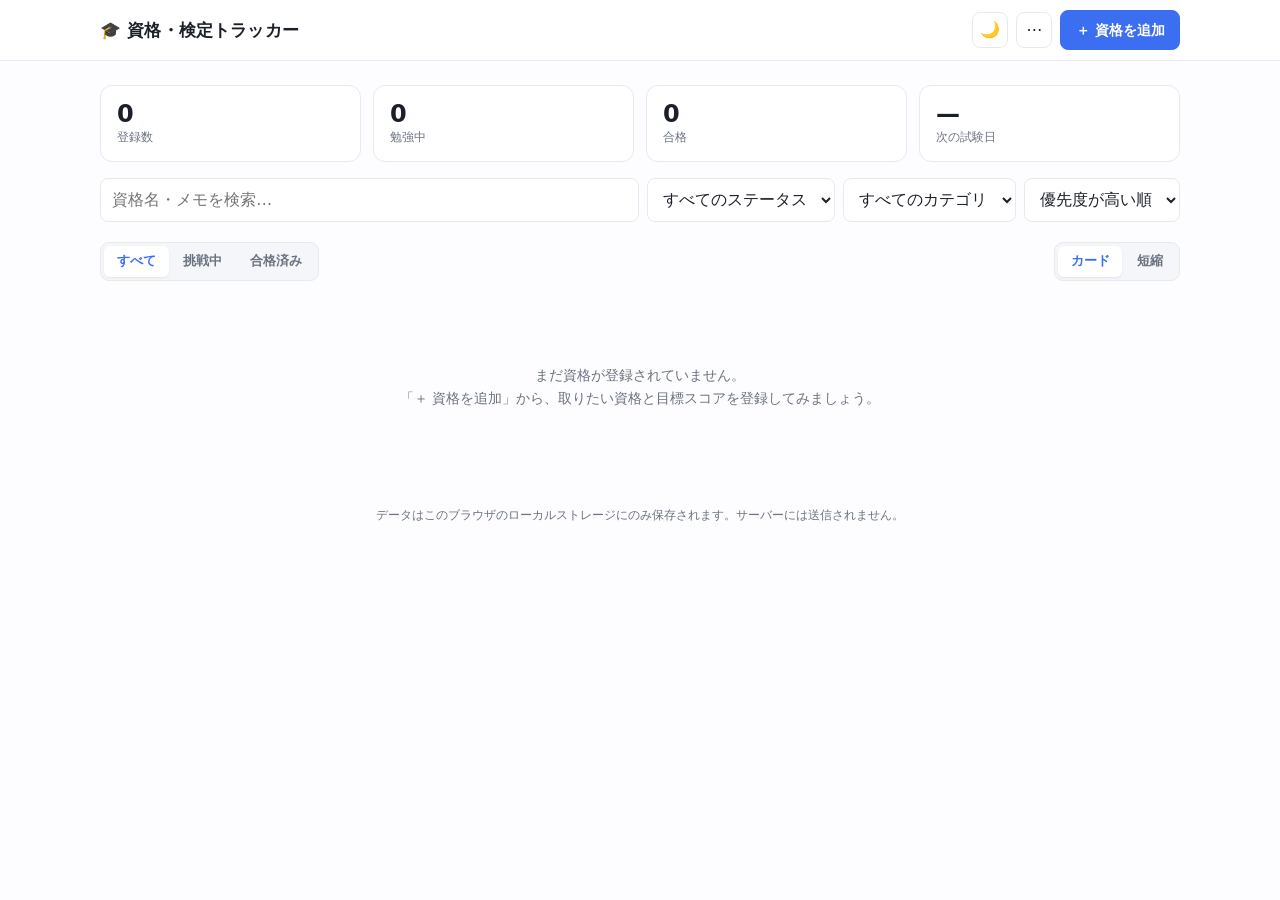
==== index.html @ aee15c0f "短縮表示モード・合格での仕分け・税理士の科目分割・ドローン国家資格を追加 - 短縮表示モードを追加。正式名称を通称に置き換えて一覧性を上げる   （「実用英語技能検定 準1級」→「英検準1級」）。カー" ====
<!DOCTYPE html>
<html lang="ja">
<head>
<meta charset="UTF-8">
<meta name="viewport" content="width=device-width, initial-scale=1">
<title>資格・検定トラッカー</title>
<meta name="description" content="取りたい資格や検定をリスト化し、目標スコアと受験記録を管理できるアプリ">
<meta name="theme-color" content="#ffffff" media="(prefers-color-scheme: light)">
<meta name="theme-color" content="#14161b" media="(prefers-color-scheme: dark)">
<meta name="format-detection" content="telephone=no">

<!-- ホーム画面に追加したときの見え方 -->
<link rel="manifest" href="manifest.webmanifest">
<meta name="apple-mobile-web-app-capable" content="yes">
<meta name="mobile-web-app-capable" content="yes">
<meta name="apple-mobile-web-app-title" content="資格トラッカー">
<meta name="apple-mobile-web-app-status-bar-style" content="default">
<link rel="apple-touch-icon" href="assets/apple-touch-icon.png">

<link rel="icon" href="assets/favicon-32.png" sizes="32x32" type="image/png">
<link rel="icon" href="assets/icon.svg" type="image/svg+xml">
<link rel="stylesheet" href="css/style.css">
</head>
<body>

<header class="site-header">
  <div class="wrap header-inner">
    <h1 class="logo"><span aria-hidden="true">🎓</span> 資格・検定トラッカー</h1>
    <div class="header-actions">
      <button type="button" id="themeToggle" class="icon-btn" title="テーマ切り替え" aria-label="テーマ切り替え">🌙</button>
      <div class="menu">
        <button type="button" id="menuBtn" class="icon-btn" title="データ管理" aria-label="データ管理" aria-haspopup="true" aria-expanded="false">⋯</button>
        <div class="menu-list" id="menuList" role="menu" hidden>
          <button type="button" id="exportBtn" role="menuitem">JSONで書き出し</button>
          <button type="button" id="importBtn" role="menuitem">JSONを読み込み</button>
          <button type="button" id="sampleBtn" role="menuitem">サンプルデータを追加</button>
          <button type="button" id="clearBtn" role="menuitem" class="danger">すべて削除</button>
        </div>
      </div>
      <button type="button" id="addBtn" class="btn btn-primary">＋ 資格を追加</button>
    </div>
  </div>
</header>

<main class="wrap">

  <section class="stats" id="stats" aria-label="サマリー">
    <div class="stat"><span class="stat-value" id="statTotal">0</span><span class="stat-label">登録数</span></div>
    <div class="stat"><span class="stat-value" id="statStudying">0</span><span class="stat-label">勉強中</span></div>
    <div class="stat"><span class="stat-value" id="statPassed">0</span><span class="stat-label">合格</span></div>
    <div class="stat"><span class="stat-value" id="statNext">—</span><span class="stat-label">次の試験日</span></div>
  </section>

  <section class="toolbar" aria-label="絞り込み">
    <input type="search" id="search" class="search" placeholder="資格名・メモを検索…" aria-label="検索">
    <select id="filterStatus" aria-label="ステータスで絞り込み">
      <option value="">すべてのステータス</option>
    </select>
    <select id="filterCategory" aria-label="カテゴリで絞り込み">
      <option value="">すべてのカテゴリ</option>
    </select>
    <select id="sortBy" aria-label="並び替え">
      <option value="priority">優先度が高い順</option>
      <option value="examDate">試験日が近い順</option>
      <option value="name">名前順</option>
      <option value="progress">達成率が高い順</option>
      <option value="created">追加が新しい順</option>
    </select>
  </section>

  <section class="toolbar toolbar-modes">
    <div class="segmented" id="passFilter" role="group" aria-label="合格状況で絞り込み">
      <button type="button" data-pass="all" class="is-on" aria-pressed="true">すべて</button>
      <button type="button" data-pass="open" aria-pressed="false">挑戦中</button>
      <button type="button" data-pass="passed" aria-pressed="false">合格済み</button>
    </div>
    <div class="segmented" id="viewMode" role="group" aria-label="表示のしかた">
      <button type="button" data-view="card" class="is-on" aria-pressed="true">カード</button>
      <button type="button" data-view="compact" aria-pressed="false">短縮</button>
    </div>
  </section>

  <ul class="card-list" id="list"></ul>

  <p class="empty" id="empty" hidden>
    まだ資格が登録されていません。<br>
    「＋ 資格を追加」から、取りたい資格と目標スコアを登録してみましょう。
  </p>

</main>

<footer class="site-footer wrap">
  <p>データはこのブラウザのローカルストレージにのみ保存されます。サーバーには送信されません。</p>
</footer>

<!-- 追加・編集ダイアログ -->
<dialog id="certDialog" class="dialog">
  <form method="dialog" id="certForm" class="form">
    <h2 id="dialogTitle">資格を追加</h2>

    <div class="field">
      <label class="label" for="nameInput">資格・検定名 <em>必須</em></label>
      <div class="combo">
        <input type="text" id="nameInput" name="name" required maxlength="80"
               placeholder="例: TOEIC、簿記、宅建…" autocomplete="off"
               role="combobox" aria-expanded="false" aria-autocomplete="list" aria-controls="nameSuggest">
        <ul class="suggest" id="nameSuggest" role="listbox" aria-label="資格の候補" hidden></ul>
      </div>
      <p class="hint">入力すると候補が出ます。選ぶと目標スコア・カテゴリなどが自動で入ります。</p>
      <!-- 候補から選んだときの短縮名。短縮表示モードで使う -->
      <input type="hidden" name="short">
    </div>

    <div class="row">
      <label class="field">
        <span class="label">カテゴリ</span>
        <input type="text" name="category" list="categoryOptions" maxlength="30" placeholder="例: 語学">
        <datalist id="categoryOptions"></datalist>
      </label>
      <label class="field">
        <span class="label">優先度</span>
        <select name="priority">
          <option value="high">高</option>
          <option value="mid" selected>中</option>
          <option value="low">低</option>
        </select>
      </label>
    </div>

    <div class="row">
      <label class="field">
        <span class="label">ステータス</span>
        <select name="status" id="statusSelect"></select>
      </label>
      <label class="field">
        <span class="label">試験予定日</span>
        <input type="date" name="examDate">
      </label>
    </div>

    <fieldset class="fieldset">
      <legend>目標</legend>
      <label class="field">
        <span class="label">評価方式</span>
        <select name="scoreType" id="scoreType">
          <option value="score">スコア・点数で評価</option>
          <option value="pass">合否のみ（スコアなし）</option>
        </select>
      </label>
      <div class="row score-fields" id="scoreFields">
        <label class="field">
          <span class="label">目標スコア</span>
          <input type="number" name="targetScore" min="0" step="any" placeholder="例: 800">
        </label>
        <label class="field">
          <span class="label">満点（任意）</span>
          <input type="number" name="maxScore" min="0" step="any" placeholder="例: 990">
        </label>
        <label class="field">
          <span class="label">単位</span>
          <input type="text" name="scoreUnit" maxlength="8" placeholder="点">
        </label>
      </div>
    </fieldset>

    <div class="row">
      <label class="field">
        <span class="label">受験料（円）</span>
        <input type="number" name="fee" min="0" step="1" placeholder="例: 7810">
      </label>
      <label class="field">
        <span class="label">公式サイトURL</span>
        <input type="url" name="url" placeholder="https://…">
      </label>
    </div>

    <label class="field">
      <span class="label">メモ</span>
      <textarea name="memo" rows="3" maxlength="500" placeholder="使う参考書、勉強の計画など"></textarea>
    </label>

    <menu class="dialog-actions">
      <button type="button" class="btn" data-close>キャンセル</button>
      <button type="submit" class="btn btn-primary">保存</button>
    </menu>
  </form>
</dialog>

<!-- 受験記録ダイアログ -->
<dialog id="attemptDialog" class="dialog">
  <form method="dialog" id="attemptForm" class="form">
    <h2>受験記録を追加</h2>
    <p class="dialog-sub" id="attemptCertName"></p>

    <div class="row">
      <label class="field">
        <span class="label">受験日 <em>必須</em></span>
        <input type="date" name="date" required>
      </label>
      <label class="field" id="attemptScoreField">
        <span class="label">スコア</span>
        <input type="number" name="score" min="0" step="any" placeholder="例: 745">
      </label>
    </div>

    <label class="field">
      <span class="label">結果</span>
      <select name="result">
        <option value="">未記入</option>
        <option value="passed">合格</option>
        <option value="failed">不合格</option>
      </select>
    </label>

    <label class="field">
      <span class="label">メモ</span>
      <input type="text" name="note" maxlength="120" placeholder="例: リスニングが伸びた">
    </label>

    <menu class="dialog-actions">
      <button type="button" class="btn" data-close>キャンセル</button>
      <button type="submit" class="btn btn-primary">記録する</button>
    </menu>
  </form>
</dialog>

<input type="file" id="importFile" accept="application/json,.json" hidden>
<div id="toast" class="toast" role="status" aria-live="polite" hidden></div>

<script src="js/presets.js"></script>
<script src="js/app.js"></script>
</body>
</html>
---- css/style.css ----
:root {
  color-scheme: light;
  --bg: #fdfdff;
  --surface: #ffffff;
  --surface-2: #f4f6fa;
  --border: #e6e9f0;
  --text: #1b1f27;
  --text-muted: #6b7280;
  --accent: #3b6ef0;
  --accent-weak: #e8eefe;
  --accent-text: #ffffff;
  --danger: #d64545;
  --danger-weak: #fdecec;
  --ok: #14875a;
  --ok-weak: #e3f4ec;
  --warn: #b7791f;
  --warn-weak: #fdf2dc;
  --shadow: 0 1px 2px rgba(16, 24, 40, .05), 0 6px 20px rgba(16, 24, 40, .05);
  --radius: 12px;
  /* iOS Safari は 16px 未満の入力欄にフォーカスすると自動でズームするため、
     フォームコントロールはこの値を下回らないようにする。 */
  --input-font-size: 16px;
}

:root[data-theme="dark"] {
  color-scheme: dark;
  --bg: #14161b;
  --surface: #1c1f26;
  --surface-2: #23272f;
  --border: #2f343d;
  --text: #e8eaee;
  --text-muted: #99a1ae;
  --accent: #6c94ff;
  --accent-weak: #212a44;
  --accent-text: #10131a;
  --danger: #ef7373;
  --danger-weak: #3a2326;
  --ok: #4cc38a;
  --ok-weak: #1c3129;
  --warn: #e0b055;
  --warn-weak: #352d19;
  --shadow: 0 1px 2px rgba(0, 0, 0, .4), 0 6px 20px rgba(0, 0, 0, .3);
}

* { box-sizing: border-box; }

/* .menu-list や .row などレイアウト用の display 指定が hidden 属性を
   上書きしてしまうため、hidden を常に優先させる。 */
[hidden] { display: none !important; }

body {
  margin: 0;
  background: var(--bg);
  color: var(--text);
  font-family: system-ui, -apple-system, "Segoe UI", "Hiragino Sans", "Noto Sans JP", Meiryo, sans-serif;
  line-height: 1.6;
  -webkit-text-size-adjust: 100%;
}

.wrap {
  width: min(1080px, 100% - 2rem);
  margin-inline: auto;
}

/* ---------- header ---------- */
.site-header {
  position: sticky;
  top: 0;
  z-index: 10;
  background: color-mix(in srgb, var(--surface) 88%, transparent);
  backdrop-filter: blur(8px);
  border-bottom: 1px solid var(--border);
}

.header-inner {
  display: flex;
  align-items: center;
  gap: 1rem;
  min-height: 60px;
  flex-wrap: wrap;
  padding-block: .5rem;
}

.logo {
  font-size: 1.05rem;
  margin: 0;
  margin-right: auto;
  letter-spacing: .01em;
}

.header-actions {
  display: flex;
  align-items: center;
  gap: .5rem;
}

/* ---------- buttons ---------- */
.btn {
  font: inherit;
  font-size: .875rem;
  padding: .5rem .9rem;
  border-radius: 8px;
  border: 1px solid var(--border);
  background: var(--surface);
  color: var(--text);
  cursor: pointer;
  white-space: nowrap;
  transition: background .15s, border-color .15s;
}

.btn:hover { background: var(--surface-2); }

.btn-primary {
  background: var(--accent);
  border-color: var(--accent);
  color: var(--accent-text);
  font-weight: 600;
}

.btn-primary:hover { filter: brightness(1.06); background: var(--accent); }

.icon-btn {
  font: inherit;
  width: 36px;
  height: 36px;
  display: grid;
  place-items: center;
  border-radius: 8px;
  border: 1px solid var(--border);
  background: var(--surface);
  color: var(--text);
  cursor: pointer;
}

.icon-btn:hover { background: var(--surface-2); }

/* ---------- menu ---------- */
.menu { position: relative; }

.menu-list {
  position: absolute;
  right: 0;
  top: calc(100% + 6px);
  min-width: 200px;
  background: var(--surface);
  border: 1px solid var(--border);
  border-radius: 10px;
  box-shadow: var(--shadow);
  padding: .3rem;
  display: flex;
  flex-direction: column;
}

.menu-list button {
  font: inherit;
  font-size: .875rem;
  text-align: left;
  padding: .5rem .65rem;
  border: 0;
  border-radius: 6px;
  background: transparent;
  color: var(--text);
  cursor: pointer;
}

.menu-list button:hover { background: var(--surface-2); }
.menu-list .danger { color: var(--danger); }

/* ---------- stats ---------- */
.stats {
  display: grid;
  grid-template-columns: repeat(auto-fit, minmax(140px, 1fr));
  gap: .75rem;
  margin: 1.5rem 0 1rem;
}

.stat {
  background: var(--surface);
  border: 1px solid var(--border);
  border-radius: var(--radius);
  padding: .85rem 1rem;
  display: flex;
  flex-direction: column;
}

.stat-value {
  font-size: 1.5rem;
  font-weight: 700;
  line-height: 1.2;
  font-variant-numeric: tabular-nums;
}

.stat-label {
  font-size: .75rem;
  color: var(--text-muted);
}

/* ---------- toolbar ---------- */
.toolbar {
  display: flex;
  gap: .5rem;
  flex-wrap: wrap;
  margin-bottom: 1.25rem;
}

.toolbar .search {
  flex: 1 1 240px;
  min-width: 0;
}

.toolbar input,
.toolbar select {
  font: inherit;
  font-size: var(--input-font-size);
  padding: .5rem .7rem;
  border-radius: 8px;
  border: 1px solid var(--border);
  background: var(--surface);
  color: var(--text);
}

.toolbar-modes { justify-content: space-between; }

/* ---------- セグメント切り替え ---------- */
.segmented {
  display: inline-flex;
  background: var(--surface-2);
  border: 1px solid var(--border);
  border-radius: 9px;
  padding: 3px;
  gap: 2px;
}

.segmented button {
  font: inherit;
  font-size: .8rem;
  font-weight: 600;
  padding: .35rem .8rem;
  border: 0;
  border-radius: 6px;
  background: transparent;
  color: var(--text-muted);
  cursor: pointer;
  white-space: nowrap;
}

.segmented button:hover { color: var(--text); }

.segmented button.is-on {
  background: var(--surface);
  color: var(--accent);
  box-shadow: 0 1px 2px rgba(16, 24, 40, .08);
}

/* ---------- グループ見出し ---------- */
.group-head {
  grid-column: 1 / -1;
  display: flex;
  align-items: center;
  gap: .5rem;
  margin: .25rem 0 -.25rem;
  font-size: .8rem;
  font-weight: 700;
  color: var(--text-muted);
}

.group-head::after {
  content: "";
  flex: 1;
  height: 1px;
  background: var(--border);
}

.group-head .count {
  font-weight: 600;
  font-variant-numeric: tabular-nums;
}

.group-head.is-passed { color: var(--ok); }

/* ---------- cards ---------- */
.card-list {
  list-style: none;
  margin: 0;
  padding: 0;
  display: grid;
  grid-template-columns: repeat(auto-fill, minmax(330px, 1fr));
  gap: 1rem;
}

.card {
  background: var(--surface);
  border: 1px solid var(--border);
  border-radius: var(--radius);
  box-shadow: var(--shadow);
  padding: 1rem;
  display: flex;
  flex-direction: column;
  gap: .75rem;
}

.card-top {
  display: flex;
  align-items: start;
  gap: .5rem;
}

.card-title {
  margin: 0;
  font-size: 1.05rem;
  font-weight: 700;
  flex: 1;
  overflow-wrap: anywhere;
}

.card-title a { color: inherit; }

/* 通常はフルネーム、短縮モードでは短縮名だけを見せる */
.card-title .t-short { display: none; }
.card-list.compact .card-title .t-full { display: none; }
.card-list.compact .card-title .t-short { display: inline; }

/* ---------- 短縮表示モード ---------- */
.card-list.compact {
  grid-template-columns: 1fr;
  gap: .5rem;
}

.card-list.compact .card {
  padding: .6rem .75rem;
  gap: .4rem;
  box-shadow: none;
}

.card-list.compact .card-title { font-size: .95rem; }

/* 一覧性を優先して、行数を増やす要素は畳む */
.card-list.compact .memo,
.card-list.compact .attempts,
.card-list.compact .bar { display: none; }

.card-list.compact .score-row { font-size: .75rem; }
.card-list.compact .score-now { font-size: 1rem; }
.card-list.compact .meta { font-size: .75rem; }

.card-list.compact .card-actions { padding-top: 0; }
.card-list.compact .card-actions .btn { font-size: .75rem; padding: .25rem .55rem; }

@media (min-width: 720px) {
  /* 横幅があるときは短縮モードを2列にして、さらに詰めて見せる */
  .card-list.compact { grid-template-columns: repeat(2, 1fr); }
}

.badges {
  display: flex;
  flex-wrap: wrap;
  gap: .35rem;
}

.badge {
  font-size: .7rem;
  font-weight: 600;
  padding: .15rem .5rem;
  border-radius: 999px;
  background: var(--surface-2);
  color: var(--text-muted);
  white-space: nowrap;
}

.badge.status-planning { background: var(--surface-2); color: var(--text-muted); }
.badge.status-studying { background: var(--accent-weak); color: var(--accent); }
.badge.status-applied  { background: var(--warn-weak); color: var(--warn); }
.badge.status-passed   { background: var(--ok-weak); color: var(--ok); }
.badge.status-failed   { background: var(--danger-weak); color: var(--danger); }

.badge.prio-high { background: var(--danger-weak); color: var(--danger); }
.badge.prio-mid  { background: var(--warn-weak); color: var(--warn); }
.badge.prio-low  { background: var(--surface-2); color: var(--text-muted); }

/* ---------- score ---------- */
.score-row {
  display: flex;
  align-items: baseline;
  justify-content: space-between;
  gap: .5rem;
  font-size: .8rem;
  color: var(--text-muted);
}

.score-now {
  font-size: 1.35rem;
  font-weight: 700;
  color: var(--text);
  font-variant-numeric: tabular-nums;
}

.score-target { font-variant-numeric: tabular-nums; }

.bar {
  height: 8px;
  border-radius: 999px;
  background: var(--surface-2);
  overflow: hidden;
}

.bar > span {
  display: block;
  height: 100%;
  border-radius: 999px;
  background: var(--accent);
  transition: width .35s ease;
}

.bar.reached > span { background: var(--ok); }

.meta {
  display: flex;
  flex-wrap: wrap;
  gap: .35rem 1rem;
  font-size: .8rem;
  color: var(--text-muted);
}

.meta .soon { color: var(--warn); font-weight: 600; }
.meta .past { color: var(--danger); font-weight: 600; }

.memo {
  font-size: .82rem;
  color: var(--text-muted);
  background: var(--surface-2);
  border-radius: 8px;
  padding: .5rem .65rem;
  margin: 0;
  white-space: pre-wrap;
  overflow-wrap: anywhere;
}

/* ---------- attempts ---------- */
.attempts { border-top: 1px solid var(--border); padding-top: .6rem; }

.attempts > summary {
  cursor: pointer;
  font-size: .8rem;
  color: var(--text-muted);
  list-style-position: inside;
}

.attempt-list {
  list-style: none;
  margin: .6rem 0 0;
  padding: 0;
  display: flex;
  flex-direction: column;
  gap: .35rem;
}

.attempt {
  display: flex;
  align-items: center;
  gap: .5rem;
  font-size: .8rem;
  background: var(--surface-2);
  border-radius: 7px;
  padding: .35rem .5rem;
}

.attempt .a-date { color: var(--text-muted); font-variant-numeric: tabular-nums; }
.attempt .a-score { font-weight: 700; font-variant-numeric: tabular-nums; }
.attempt .a-note { color: var(--text-muted); overflow-wrap: anywhere; }
.attempt .a-del {
  margin-left: auto;
  border: 0;
  background: transparent;
  color: var(--text-muted);
  cursor: pointer;
  font: inherit;
  line-height: 1;
  padding: .1rem .3rem;
}
.attempt .a-del:hover { color: var(--danger); }

.card-actions {
  display: flex;
  gap: .4rem;
  flex-wrap: wrap;
  margin-top: auto;
  padding-top: .25rem;
}

.card-actions .btn { font-size: .8rem; padding: .35rem .7rem; }
.card-actions .btn.link-danger { color: var(--danger); }

/* ---------- empty / footer ---------- */
.empty {
  text-align: center;
  color: var(--text-muted);
  padding: 3rem 1rem;
  font-size: .9rem;
}

.site-footer {
  margin: 3rem auto 2rem;
  font-size: .75rem;
  color: var(--text-muted);
  text-align: center;
}

/* ---------- dialog ---------- */
.dialog {
  border: 1px solid var(--border);
  border-radius: 14px;
  background: var(--surface);
  color: var(--text);
  padding: 0;
  width: min(560px, calc(100% - 2rem));
  box-shadow: var(--shadow);
}

.dialog::backdrop { background: rgba(0, 0, 0, .45); }

.form { padding: 1.25rem; display: flex; flex-direction: column; gap: .85rem; }
.form h2 { margin: 0; font-size: 1.1rem; }
.dialog-sub { margin: -.5rem 0 0; font-size: .85rem; color: var(--text-muted); }

.field { display: flex; flex-direction: column; gap: .25rem; flex: 1; min-width: 0; }

.label { font-size: .78rem; color: var(--text-muted); font-weight: 600; }
.label em { font-style: normal; color: var(--danger); font-size: .7rem; margin-left: .2rem; }

.field input,
.field select,
.field textarea {
  font: inherit;
  font-size: var(--input-font-size);
  padding: .5rem .65rem;
  border-radius: 8px;
  border: 1px solid var(--border);
  background: var(--bg);
  color: var(--text);
  width: 100%;
}

.field textarea { resize: vertical; }

.field input:focus-visible,
.field select:focus-visible,
.field textarea:focus-visible,
.toolbar input:focus-visible,
.toolbar select:focus-visible,
.btn:focus-visible,
.icon-btn:focus-visible {
  outline: 2px solid var(--accent);
  outline-offset: 1px;
}

.hint { margin: .1rem 0 0; font-size: .75rem; color: var(--text-muted); line-height: 1.45; }

/* ---------- 資格名のサジェスト ---------- */
.combo { position: relative; }

.suggest {
  position: absolute;
  inset-inline: 0;
  top: calc(100% + 4px);
  z-index: 5;
  margin: 0;
  padding: .25rem;
  list-style: none;
  max-height: 46vh;
  overflow-y: auto;
  -webkit-overflow-scrolling: touch;
  background: var(--surface);
  border: 1px solid var(--border);
  border-radius: 10px;
  box-shadow: var(--shadow);
  display: flex;
  flex-direction: column;
  gap: 2px;
}

.suggest button {
  font: inherit;
  width: 100%;
  text-align: left;
  border: 0;
  border-radius: 7px;
  background: transparent;
  color: var(--text);
  padding: .55rem .6rem;
  cursor: pointer;
  display: flex;
  flex-direction: column;
  gap: .1rem;
  line-height: 1.35;
}

.suggest button:hover,
.suggest button:focus-visible,
.suggest li.active button { background: var(--accent-weak); outline: none; }

.suggest .s-name { font-size: .9rem; font-weight: 600; overflow-wrap: anywhere; }

.suggest .s-meta { font-size: .72rem; color: var(--text-muted); }

.suggest .s-empty {
  padding: .6rem;
  font-size: .8rem;
  color: var(--text-muted);
}

.row { display: flex; gap: .75rem; flex-wrap: wrap; }

.fieldset {
  border: 1px solid var(--border);
  border-radius: 10px;
  padding: .75rem;
  margin: 0;
  display: flex;
  flex-direction: column;
  gap: .75rem;
}

.fieldset legend { font-size: .78rem; color: var(--text-muted); font-weight: 600; padding-inline: .3rem; }

.dialog-actions {
  display: flex;
  justify-content: flex-end;
  gap: .5rem;
  margin: .25rem 0 0;
  padding: 0;
}

/* ---------- toast ---------- */
.toast {
  position: fixed;
  left: 50%;
  bottom: 1.5rem;
  transform: translateX(-50%);
  background: var(--text);
  color: var(--bg);
  font-size: .85rem;
  padding: .55rem 1rem;
  border-radius: 999px;
  box-shadow: var(--shadow);
  z-index: 50;
}

@media (max-width: 560px) {
  .logo { font-size: .95rem; }
  .card-list { grid-template-columns: 1fr; }
  .row { flex-direction: column; gap: .85rem; }
}

@media (prefers-reduced-motion: reduce) {
  * { transition: none !important; }
}
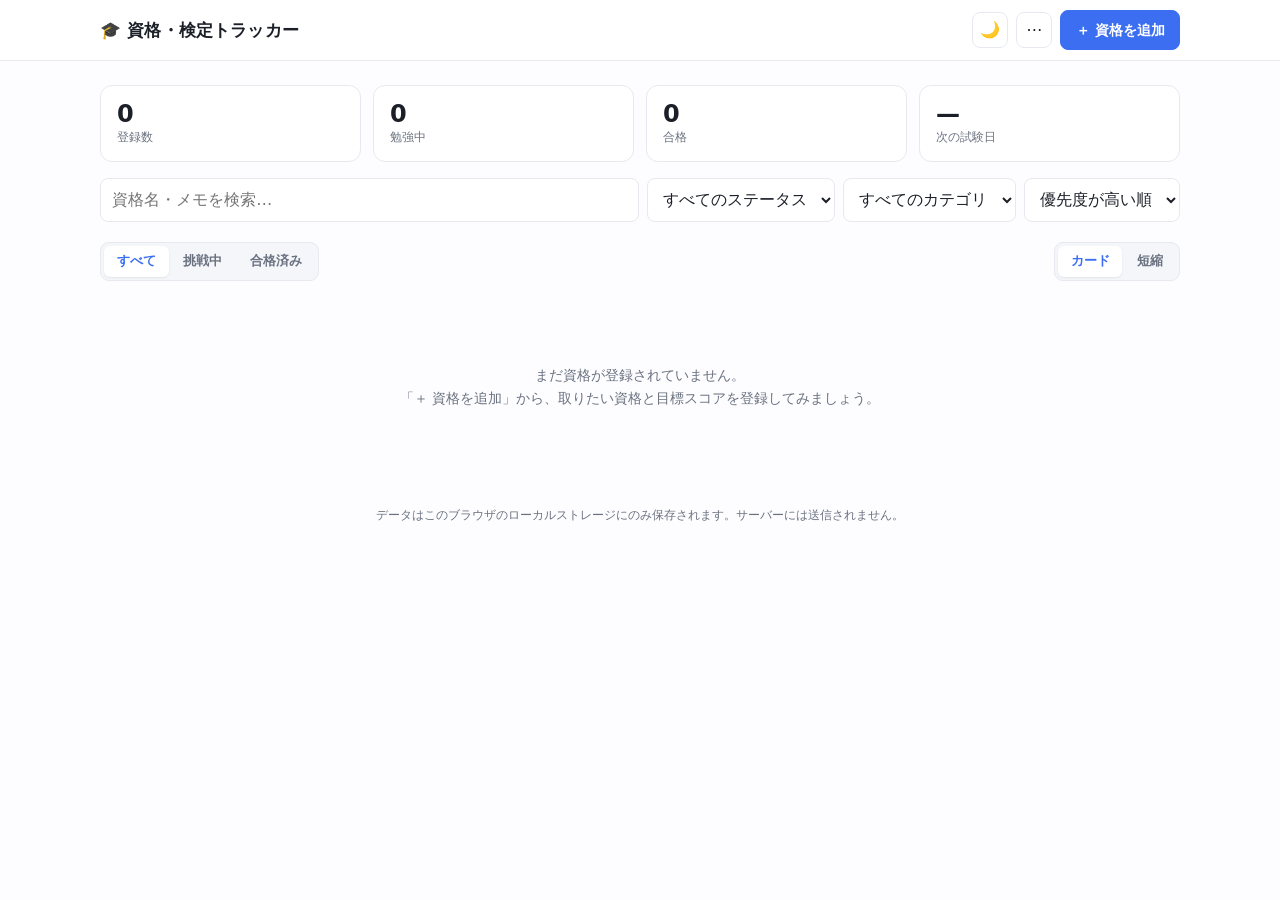
==== commit c44204cb: "横スワイプで画面がずれる問題と、ダイアログ表示時のキーボード自動表示を修正 いずれもスマホで使ったときに起きていた不具合。  キーボードの自動表示: - showModal() はダイアログ内の最初の" ====
--- a/index.html
+++ b/index.html
@@ -96,7 +96,10 @@
 <!-- 追加・編集ダイアログ -->
 <dialog id="certDialog" class="dialog">
   <form method="dialog" id="certForm" class="form">
-    <h2 id="dialogTitle">資格を追加</h2>
+    <!-- showModal() は最初のフォーカス可能要素を自動でフォーカスするため、
+         そのままだと名前欄にフォーカスが入りスマホのキーボードがせり上がる。
+         見出しを autofocus 先にしてキーボードが出ないようにする。 -->
+    <h2 id="dialogTitle" tabindex="-1" autofocus>資格を追加</h2>
 
     <div class="field">
       <label class="label" for="nameInput">資格・検定名 <em>必須</em></label>
@@ -189,7 +192,7 @@
 <!-- 受験記録ダイアログ -->
 <dialog id="attemptDialog" class="dialog">
   <form method="dialog" id="attemptForm" class="form">
-    <h2>受験記録を追加</h2>
+    <h2 tabindex="-1" autofocus>受験記録を追加</h2>
     <p class="dialog-sub" id="attemptCertName"></p>
 
     <div class="row">
--- a/css/style.css
+++ b/css/style.css
@@ -48,8 +48,20 @@
    上書きしてしまうため、hidden を常に優先させる。 */
 [hidden] { display: none !important; }
 
+/* 横スワイプで画面がずれないようにする。
+   overflow-x: clip はスクロールコンテナを作らないので、
+   hidden と違って sticky ヘッダーを壊さない。
+   overscroll-behavior-x はゴムのように弾む横方向の余韻を止める。 */
+html {
+  overflow-x: clip;
+  overscroll-behavior-x: none;
+}
+
 body {
   margin: 0;
+  max-width: 100%;
+  overflow-x: clip;
+  overscroll-behavior-x: none;
   background: var(--bg);
   color: var(--text);
   font-family: system-ui, -apple-system, "Segoe UI", "Hiragino Sans", "Noto Sans JP", Meiryo, sans-serif;
@@ -73,6 +85,9 @@
 }
 
 .header-inner {
+  /* ⋯メニューの位置の基準。ボタン基準だと画面が狭くてヘッダーが折り返したとき、
+     メニューが画面外にはみ出して切れてしまう。 */
+  position: relative;
   display: flex;
   align-items: center;
   gap: 1rem;
@@ -135,12 +150,11 @@
 .icon-btn:hover { background: var(--surface-2); }
 
 /* ---------- menu ---------- */
-.menu { position: relative; }
-
 .menu-list {
   position: absolute;
   right: 0;
   top: calc(100% + 6px);
+  max-width: calc(100vw - 2rem);
   min-width: 200px;
   background: var(--surface);
   border: 1px solid var(--border);
@@ -169,7 +183,7 @@
 /* ---------- stats ---------- */
 .stats {
   display: grid;
-  grid-template-columns: repeat(auto-fit, minmax(140px, 1fr));
+  grid-template-columns: repeat(auto-fit, minmax(min(140px, 100%), 1fr));
   gap: .75rem;
   margin: 1.5rem 0 1rem;
 }
@@ -284,7 +298,7 @@
   margin: 0;
   padding: 0;
   display: grid;
-  grid-template-columns: repeat(auto-fill, minmax(330px, 1fr));
+  grid-template-columns: repeat(auto-fill, minmax(min(330px, 100%), 1fr));
   gap: 1rem;
 }
 
@@ -348,7 +362,7 @@
 
 @media (min-width: 720px) {
   /* 横幅があるときは短縮モードを2列にして、さらに詰めて見せる */
-  .card-list.compact { grid-template-columns: repeat(2, 1fr); }
+  .card-list.compact { grid-template-columns: repeat(2, minmax(0, 1fr)); }
 }
 
 .badges {
@@ -641,6 +655,10 @@
   font-size: .85rem;
   padding: .55rem 1rem;
   border-radius: 999px;
+  max-width: calc(100vw - 2rem);
+  box-sizing: border-box;
+  overflow-wrap: anywhere;
+  text-align: center;
   box-shadow: var(--shadow);
   z-index: 50;
 }
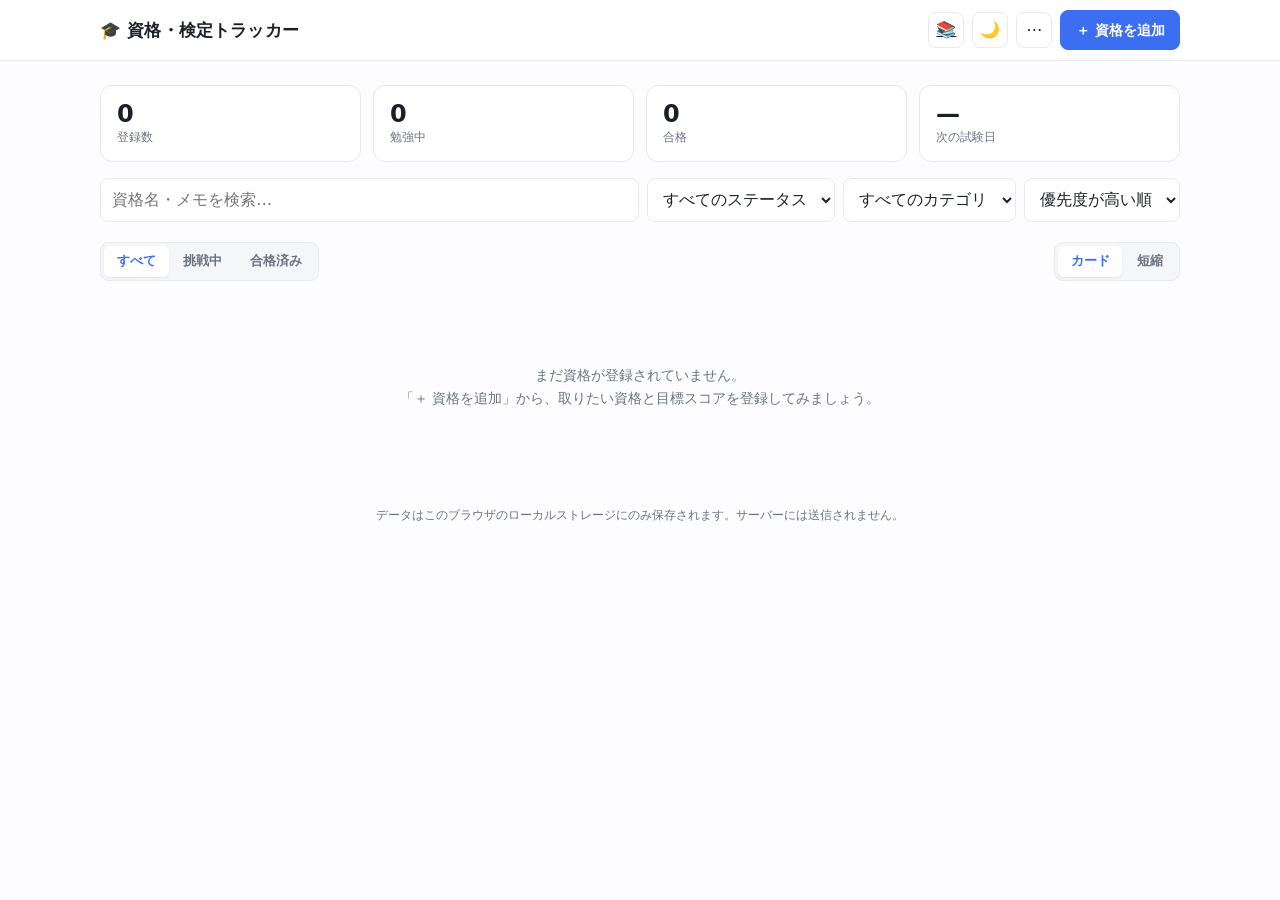
==== commit c39c7893: "資格ずかん（browse.html）を新設。分野ごとに全1,427件を眺められるページ - 21分野のアコーディオン。分野名の下に一行説明を添え、開いたときに初めて中身を組み立てる - 分野チップでの" ====
--- a/index.html
+++ b/index.html
@@ -27,6 +27,7 @@
   <div class="wrap header-inner">
     <h1 class="logo"><span aria-hidden="true">🎓</span> 資格・検定トラッカー</h1>
     <div class="header-actions">
+      <a class="icon-btn" href="browse.html" title="資格ずかん" aria-label="資格ずかん">📚</a>
       <button type="button" id="themeToggle" class="icon-btn" title="テーマ切り替え" aria-label="テーマ切り替え">🌙</button>
       <div class="menu">
         <button type="button" id="menuBtn" class="icon-btn" title="データ管理" aria-label="データ管理" aria-haspopup="true" aria-expanded="false">⋯</button>
@@ -112,6 +113,8 @@
       <p class="hint">入力すると候補が出ます。選ぶと目標スコア・カテゴリなどが自動で入ります。</p>
       <!-- 候補から選んだときの短縮名。短縮表示モードで使う -->
       <input type="hidden" name="short">
+      <!-- 教育訓練給付の区分。プリセットに登録があれば引き継ぐ -->
+      <input type="hidden" name="training">
     </div>
 
     <div class="row">
@@ -231,6 +234,10 @@
 <div id="toast" class="toast" role="status" aria-live="polite" hidden></div>
 
 <script src="js/presets.js"></script>
+<!-- presets.js のソースを書き換える共通処理（ブラウザと Node で共用） -->
+<script src="js/preset-patch.js"></script>
+<!-- 開発者向けのプリセット編集ツール。app.js より前に読む必要がある -->
+<script src="js/devtools.js"></script>
 <script src="js/app.js"></script>
 </body>
 </html>
--- a/css/style.css
+++ b/css/style.css
@@ -317,13 +317,18 @@
   display: flex;
   align-items: start;
   gap: .5rem;
+  /* バッジが4つ並ぶと見出しの幅が潰れて1文字ずつ折り返されるため、
+     幅が足りないときはバッジのほうを次の行へ送る。 */
+  flex-wrap: wrap;
 }
 
 .card-title {
   margin: 0;
   font-size: 1.05rem;
   font-weight: 700;
-  flex: 1;
+  /* 見出しは最低これだけの幅を確保してから縮める。 */
+  flex: 1 1 12rem;
+  min-width: 0;
   overflow-wrap: anywhere;
 }
 
@@ -390,6 +395,15 @@
 .badge.prio-high { background: var(--danger-weak); color: var(--danger); }
 .badge.prio-mid  { background: var(--warn-weak); color: var(--warn); }
 .badge.prio-low  { background: var(--surface-2); color: var(--text-muted); }
+
+/* 教育訓練給付。給付率が高い制度ほど目立つ色にする */
+.badge.training-professional { background: var(--ok-weak); color: var(--ok); }
+.badge.training-specific     { background: var(--ok-weak); color: var(--ok); }
+.badge.training-general      { background: var(--accent-weak); color: var(--accent); }
+.badge.training-yes          { background: var(--ok-weak); color: var(--ok); }
+.badge.training-none         { background: var(--surface-2); color: var(--text-muted); }
+
+.card-actions .btn.btn-training { color: var(--ok); }
 
 /* ---------- score ---------- */
 .score-row {
@@ -642,6 +656,156 @@
   gap: .5rem;
   margin: .25rem 0 0;
   padding: 0;
+}
+
+/* ---------- 開発者向け: プリセット編集 ---------- */
+/* 開発モードを切っている間は入口ごと出さない */
+.dev-entry { display: none; }
+:root[data-dev="on"] .dev-entry { display: block; color: var(--accent); font-weight: 600; }
+
+.dev-dialog {
+  width: min(720px, calc(100% - 1.5rem));
+  max-height: 88vh;
+  padding: 1rem;
+  display: flex;
+  flex-direction: column;
+  gap: .7rem;
+}
+
+.dev-head {
+  display: flex;
+  align-items: center;
+  gap: .75rem;
+}
+
+.dev-head h2 {
+  margin: 0;
+  font-size: 1.05rem;
+  flex: 1;
+  display: flex;
+  align-items: center;
+  gap: .5rem;
+}
+
+.dev-badge {
+  font-size: .65rem;
+  font-weight: 700;
+  padding: .1rem .45rem;
+  border-radius: 999px;
+  background: var(--warn-weak);
+  color: var(--warn);
+}
+
+.dev-note {
+  margin: 0;
+  font-size: .75rem;
+  line-height: 1.5;
+  color: var(--text-muted);
+}
+
+.dev-summary {
+  font-size: .8rem;
+  font-weight: 600;
+  color: var(--text-muted);
+  background: var(--surface-2);
+  border-radius: 8px;
+  padding: .45rem .65rem;
+}
+
+.dev-summary.has-diff { background: var(--warn-weak); color: var(--warn); }
+
+.dev-toolbar {
+  display: flex;
+  gap: .5rem;
+}
+
+.dev-toolbar input {
+  flex: 1;
+  min-width: 0;
+  font: inherit;
+  font-size: var(--input-font-size);
+  padding: .5rem .7rem;
+  border-radius: 8px;
+  border: 1px solid var(--border);
+  background: var(--bg);
+  color: var(--text);
+}
+
+.dev-list {
+  list-style: none;
+  margin: 0;
+  padding: 0;
+  flex: 1;
+  min-height: 6rem;
+  overflow-y: auto;
+  -webkit-overflow-scrolling: touch;
+  border: 1px solid var(--border);
+  border-radius: 10px;
+}
+
+.dev-hint {
+  padding: .5rem .65rem;
+  font-size: .75rem;
+  color: var(--text-muted);
+  background: var(--surface-2);
+}
+
+.dev-row {
+  display: flex;
+  align-items: center;
+  gap: .4rem;
+  padding: .45rem .55rem;
+  border-top: 1px solid var(--border);
+}
+
+.dev-row:first-child { border-top: 0; }
+
+.dev-row-main {
+  flex: 1;
+  min-width: 0;
+  display: flex;
+  flex-direction: column;
+}
+
+.dev-name {
+  font-size: .85rem;
+  font-weight: 600;
+  overflow-wrap: anywhere;
+}
+
+.dev-meta {
+  font-size: .7rem;
+  color: var(--text-muted);
+  overflow-wrap: anywhere;
+}
+
+/* 手を入れた行が一目で分かるように左端に色を出す */
+.dev-row.is-edited { border-left: 3px solid var(--warn); }
+.dev-row.is-added { border-left: 3px solid var(--ok); }
+.dev-row.is-removed { border-left: 3px solid var(--danger); opacity: .75; }
+
+.dev-row .btn { font-size: .75rem; padding: .25rem .55rem; }
+
+.dev-actions {
+  display: flex;
+  flex-wrap: wrap;
+  gap: .4rem;
+}
+
+.dev-actions .btn { font-size: .78rem; padding: .35rem .65rem; }
+
+.dev-editor { width: min(560px, calc(100% - 1.5rem)); }
+
+.gh-status {
+  margin: 0;
+  font-size: .78rem;
+  line-height: 1.5;
+  color: var(--text-muted);
+  overflow-wrap: anywhere;
+}
+
+@media (max-width: 560px) {
+  .dev-actions .btn { flex: 1 1 auto; }
 }
 
 /* ---------- toast ---------- */
@@ -672,3 +836,230 @@
 @media (prefers-reduced-motion: reduce) {
   * { transition: none !important; }
 }
+
+/* ---------- 資格ずかん（browse.html） ---------- */
+
+/* .btn をリンクにも使うため。button と違って初期値が inline なので揃える。 */
+a.btn {
+  display: inline-flex;
+  align-items: center;
+  text-decoration: none;
+}
+
+.btn:disabled {
+  opacity: .55;
+  cursor: default;
+}
+.btn:disabled:hover { background: var(--surface); }
+.btn-primary:disabled:hover { background: var(--accent); filter: none; }
+
+.browse-lead {
+  margin: 1.25rem 0 1rem;
+  font-size: .875rem;
+  color: var(--text-muted);
+  line-height: 1.7;
+}
+
+/* 「教育訓練給付の対象だけ」のようなチェック付きの絞り込み */
+.check {
+  display: inline-flex;
+  align-items: center;
+  gap: .4rem;
+  padding: .5rem .8rem;
+  border: 1px solid var(--border);
+  border-radius: 8px;
+  background: var(--surface);
+  font-size: .85rem;
+  cursor: pointer;
+  white-space: nowrap;
+}
+
+.check input { accent-color: var(--accent); width: 1rem; height: 1rem; }
+
+/* 分野チップ。横スクロールにすると画面ごとずれて見えるので折り返す。 */
+.chips {
+  display: flex;
+  flex-wrap: wrap;
+  gap: .4rem;
+  margin-bottom: 1rem;
+}
+
+.chip {
+  font: inherit;
+  font-size: .8rem;
+  padding: .3rem .7rem;
+  border-radius: 999px;
+  border: 1px solid var(--border);
+  background: var(--surface);
+  color: var(--text-muted);
+  cursor: pointer;
+  white-space: nowrap;
+}
+
+.chip:hover { color: var(--text); background: var(--surface-2); }
+
+.chip.is-on {
+  background: var(--accent);
+  border-color: var(--accent);
+  color: var(--accent-text);
+  font-weight: 600;
+}
+
+.browse-bar {
+  display: flex;
+  align-items: center;
+  gap: .75rem;
+  flex-wrap: wrap;
+  margin-bottom: 1rem;
+}
+
+.browse-count {
+  margin: 0;
+  margin-right: auto;
+  font-size: .8rem;
+  color: var(--text-muted);
+}
+
+.browse-bar-actions {
+  display: flex;
+  gap: .5rem;
+  flex-wrap: wrap;
+}
+
+.browse-bar-actions .btn { font-size: .8rem; padding: .35rem .7rem; }
+
+/* ---------- ランダム表示 ---------- */
+.pickup {
+  border: 1px solid var(--accent);
+  background: var(--accent-weak);
+  border-radius: var(--radius);
+  padding: 1rem;
+  margin-bottom: 1.5rem;
+}
+
+.pickup-title {
+  margin: 0 0 .75rem;
+  font-size: .95rem;
+}
+
+.pickup .b-item { background: var(--surface); }
+.pickup-close { margin-top: .75rem; }
+
+/* ---------- 分野ごとのセクション ---------- */
+.b-section {
+  border: 1px solid var(--border);
+  border-radius: var(--radius);
+  background: var(--surface);
+  margin-bottom: .6rem;
+  overflow: hidden;
+}
+
+.b-summary {
+  display: flex;
+  align-items: baseline;
+  gap: .5rem;
+  flex-wrap: wrap;
+  padding: .85rem 1rem;
+  cursor: pointer;
+  list-style: none;
+  user-select: none;
+}
+
+.b-summary::-webkit-details-marker { display: none; }
+
+/* 開閉の三角は自前で描く。ブラウザ標準のものは位置と色が揃わない。 */
+.b-summary::before {
+  content: "▸";
+  color: var(--text-muted);
+  font-size: .8rem;
+  transition: transform .15s;
+}
+
+.b-section[open] > .b-summary::before { transform: rotate(90deg); }
+.b-summary:hover { background: var(--surface-2); }
+
+.b-cat { font-weight: 700; font-size: .95rem; }
+
+.b-count {
+  font-size: .75rem;
+  font-weight: 600;
+  color: var(--accent);
+  font-variant-numeric: tabular-nums;
+}
+
+.b-hint {
+  font-size: .75rem;
+  color: var(--text-muted);
+  flex: 1 1 100%;
+  padding-left: 1.2rem;
+}
+
+.b-list {
+  list-style: none;
+  margin: 0;
+  padding: 0 .75rem .75rem;
+  display: grid;
+  gap: .5rem;
+}
+
+.b-item {
+  border: 1px solid var(--border);
+  border-radius: 10px;
+  background: var(--surface-2);
+  padding: .7rem .8rem;
+  display: flex;
+  flex-direction: column;
+  gap: .3rem;
+}
+
+.b-head {
+  display: flex;
+  align-items: center;
+  gap: .4rem;
+  flex-wrap: wrap;
+}
+
+.b-name {
+  margin: 0;
+  font-size: .9rem;
+  font-weight: 600;
+  overflow-wrap: anywhere;
+}
+
+.b-tag {
+  font-size: .7rem;
+  color: var(--text-muted);
+  border: 1px solid var(--border);
+  border-radius: 999px;
+  padding: .05rem .45rem;
+}
+
+.b-meta {
+  margin: 0;
+  font-size: .75rem;
+  color: var(--text-muted);
+  font-variant-numeric: tabular-nums;
+}
+
+.b-memo {
+  margin: 0;
+  font-size: .78rem;
+  color: var(--text-muted);
+  line-height: 1.5;
+  overflow-wrap: anywhere;
+}
+
+.b-actions {
+  display: flex;
+  gap: .4rem;
+  flex-wrap: wrap;
+  padding-top: .2rem;
+}
+
+.b-actions .btn { font-size: .75rem; padding: .3rem .6rem; }
+.b-actions .btn-training { color: var(--ok); }
+
+/* 画面が広いときは2列にして、ざっと眺めやすくする。 */
+@media (min-width: 720px) {
+  .b-list { grid-template-columns: repeat(auto-fill, minmax(min(320px, 100%), 1fr)); }
+}
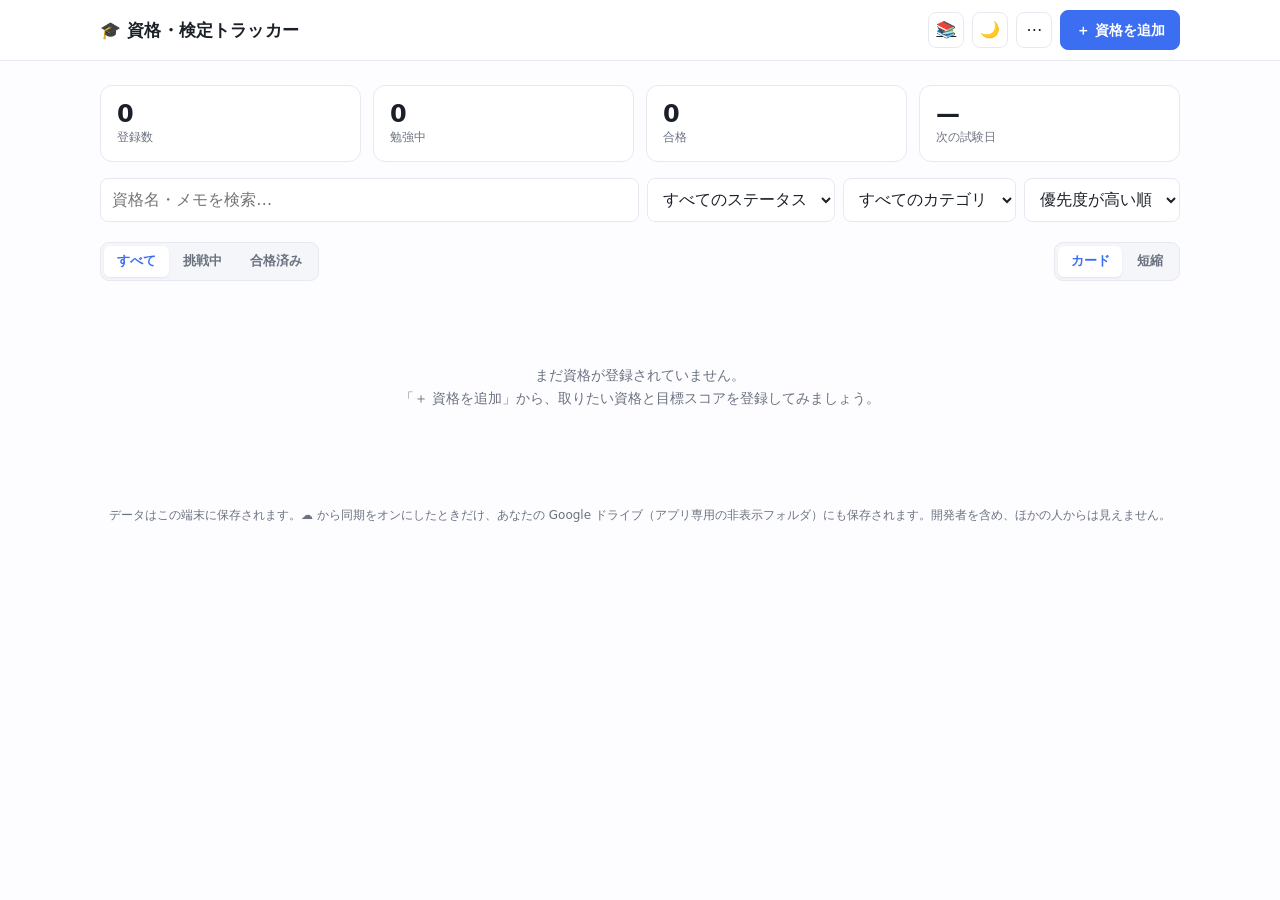
==== commit 15a48a9f: "Google ドライブを使った端末間の同期を追加（iPhone・iPad・パソコン） - Google アカウントでログインし、本人のドライブのアプリ専用非表示フォルダ   （appDataFolde" ====
--- a/index.html
+++ b/index.html
@@ -28,6 +28,8 @@
     <h1 class="logo"><span aria-hidden="true">🎓</span> 資格・検定トラッカー</h1>
     <div class="header-actions">
       <a class="icon-btn" href="browse.html" title="資格ずかん" aria-label="資格ずかん">📚</a>
+      <!-- 端末間の同期。sync.js にクライアント ID が設定されているときだけ表示される -->
+      <button type="button" id="syncBtn" class="icon-btn sync-btn" title="端末間の同期" aria-label="端末間の同期" data-state="off" hidden>☁️<span class="sync-dot" aria-hidden="true"></span></button>
       <button type="button" id="themeToggle" class="icon-btn" title="テーマ切り替え" aria-label="テーマ切り替え">🌙</button>
       <div class="menu">
         <button type="button" id="menuBtn" class="icon-btn" title="データ管理" aria-label="データ管理" aria-haspopup="true" aria-expanded="false">⋯</button>
@@ -91,8 +93,53 @@
 </main>
 
 <footer class="site-footer wrap">
-  <p>データはこのブラウザのローカルストレージにのみ保存されます。サーバーには送信されません。</p>
+  <p>データはこの端末に保存されます。☁️ から同期をオンにしたときだけ、あなたの Google ドライブ（アプリ専用の非表示フォルダ）にも保存されます。開発者を含め、ほかの人からは見えません。</p>
 </footer>
+
+<!-- 端末間の同期ダイアログ -->
+<dialog id="syncDialog" class="dialog">
+  <div class="form">
+    <h2 tabindex="-1" autofocus>端末間の同期</h2>
+    <p class="sync-message" id="syncMessage" hidden></p>
+
+    <div id="syncOff" class="sync-body">
+      <p>Google アカウントでログインすると、iPhone・iPad・パソコンのあいだでマイリストが自動で同期されます。</p>
+      <ul class="sync-points">
+        <li>保存先はあなたの Google ドライブの<strong>アプリ専用の非表示フォルダ</strong>。ドライブの一覧には出ず、開発者を含めほかの人からは見えません</li>
+        <li>このアプリが触れるのはそのフォルダだけです。ドライブのほかのファイルは読めません</li>
+        <li>オフラインでも今までどおり使え、つながったときに同期します</li>
+      </ul>
+      <button type="button" id="syncLogin" class="btn btn-primary">Google でログインして同期</button>
+    </div>
+
+    <div id="syncOn" class="sync-body" hidden>
+      <dl class="sync-info">
+        <dt>アカウント</dt><dd id="syncAccount"></dd>
+        <dt>状態</dt><dd id="syncStatus"></dd>
+        <dt>最終同期</dt><dd id="syncLast"></dd>
+      </dl>
+      <label class="check">
+        <input type="checkbox" id="syncAuto">
+        <span>起動時に自動で同期する</span>
+      </label>
+      <p class="hint">Google の確認は1時間で切れるため、起動したときに一瞬 Google の画面を経由してから戻ってきます。</p>
+      <div class="sync-actions">
+        <button type="button" id="syncNowBtn" class="btn btn-primary">今すぐ同期</button>
+        <button type="button" id="syncLogout" class="btn">この端末でログアウト</button>
+      </div>
+      <p class="hint">
+        ログアウトしても、この端末のデータとドライブのデータはどちらも残ります。
+        アプリの接続そのものを解除するには、Google アカウントの
+        <a href="https://myaccount.google.com/connections" target="_blank" rel="noopener noreferrer">サードパーティとの接続</a>
+        から削除してください。
+      </p>
+    </div>
+
+    <menu class="dialog-actions">
+      <button type="button" class="btn" data-close>閉じる</button>
+    </menu>
+  </div>
+</dialog>
 
 <!-- 追加・編集ダイアログ -->
 <dialog id="certDialog" class="dialog">
@@ -238,6 +285,8 @@
 <script src="js/preset-patch.js"></script>
 <!-- 開発者向けのプリセット編集ツール。app.js より前に読む必要がある -->
 <script src="js/devtools.js"></script>
+<!-- Google ドライブを使った端末間の同期。app.js より前に読む -->
+<script src="js/sync.js"></script>
 <script src="js/app.js"></script>
 </body>
 </html>
--- a/css/style.css
+++ b/css/style.css
@@ -1063,3 +1063,86 @@
 @media (min-width: 720px) {
   .b-list { grid-template-columns: repeat(auto-fill, minmax(min(320px, 100%), 1fr)); }
 }
+
+/* ---------- 端末間の同期 ---------- */
+.sync-btn { position: relative; }
+
+/* 右上の小さな点で状態を示す。未接続のときは出さない。 */
+.sync-dot {
+  position: absolute;
+  top: 4px;
+  right: 4px;
+  width: 8px;
+  height: 8px;
+  border-radius: 50%;
+  border: 1.5px solid var(--surface);
+  background: transparent;
+}
+
+.sync-btn[data-state="ok"] .sync-dot { background: var(--ok); }
+.sync-btn[data-state="syncing"] .sync-dot { background: var(--accent); animation: sync-pulse 1s ease-in-out infinite; }
+.sync-btn[data-state="needs-auth"] .sync-dot,
+.sync-btn[data-state="offline"] .sync-dot { background: var(--warn); }
+.sync-btn[data-state="error"] .sync-dot { background: var(--danger); }
+
+@keyframes sync-pulse { 50% { opacity: .3; } }
+
+.sync-body { display: flex; flex-direction: column; gap: .75rem; }
+.sync-body p { margin: 0; font-size: .875rem; line-height: 1.7; }
+.sync-body .hint { font-size: .75rem; }
+
+.sync-points {
+  margin: 0;
+  padding-left: 1.2rem;
+  font-size: .8rem;
+  color: var(--text-muted);
+  line-height: 1.65;
+  display: grid;
+  gap: .3rem;
+}
+
+.sync-info {
+  display: grid;
+  grid-template-columns: auto 1fr;
+  gap: .35rem .9rem;
+  margin: 0;
+  font-size: .85rem;
+}
+
+.sync-info dt { color: var(--text-muted); font-weight: 600; }
+.sync-info dd { margin: 0; overflow-wrap: anywhere; }
+.sync-info dd[data-state="ok"] { color: var(--ok); font-weight: 600; }
+.sync-info dd[data-state="needs-auth"],
+.sync-info dd[data-state="offline"] { color: var(--warn); font-weight: 600; }
+.sync-info dd[data-state="error"] { color: var(--danger); font-weight: 600; }
+
+.sync-actions { display: flex; gap: .5rem; flex-wrap: wrap; }
+
+.sync-message {
+  margin: 0;
+  padding: .6rem .8rem;
+  border-radius: 8px;
+  background: var(--warn-weak);
+  color: var(--warn);
+  font-size: .8rem;
+  line-height: 1.6;
+}
+
+.sync-body .check { align-self: flex-start; white-space: normal; }
+
+/* Google へ移動する直前に出す幕。真っ白な画面で固まったように見えないように。 */
+.sync-overlay {
+  position: fixed;
+  inset: 0;
+  z-index: 1000;
+  display: grid;
+  place-items: center;
+  background: color-mix(in srgb, var(--bg) 92%, transparent);
+  color: var(--text);
+  font-size: .95rem;
+  font-weight: 600;
+}
+
+@media (prefers-reduced-motion: reduce) {
+  .sync-btn[data-state="syncing"] .sync-dot { animation: none; }
+}
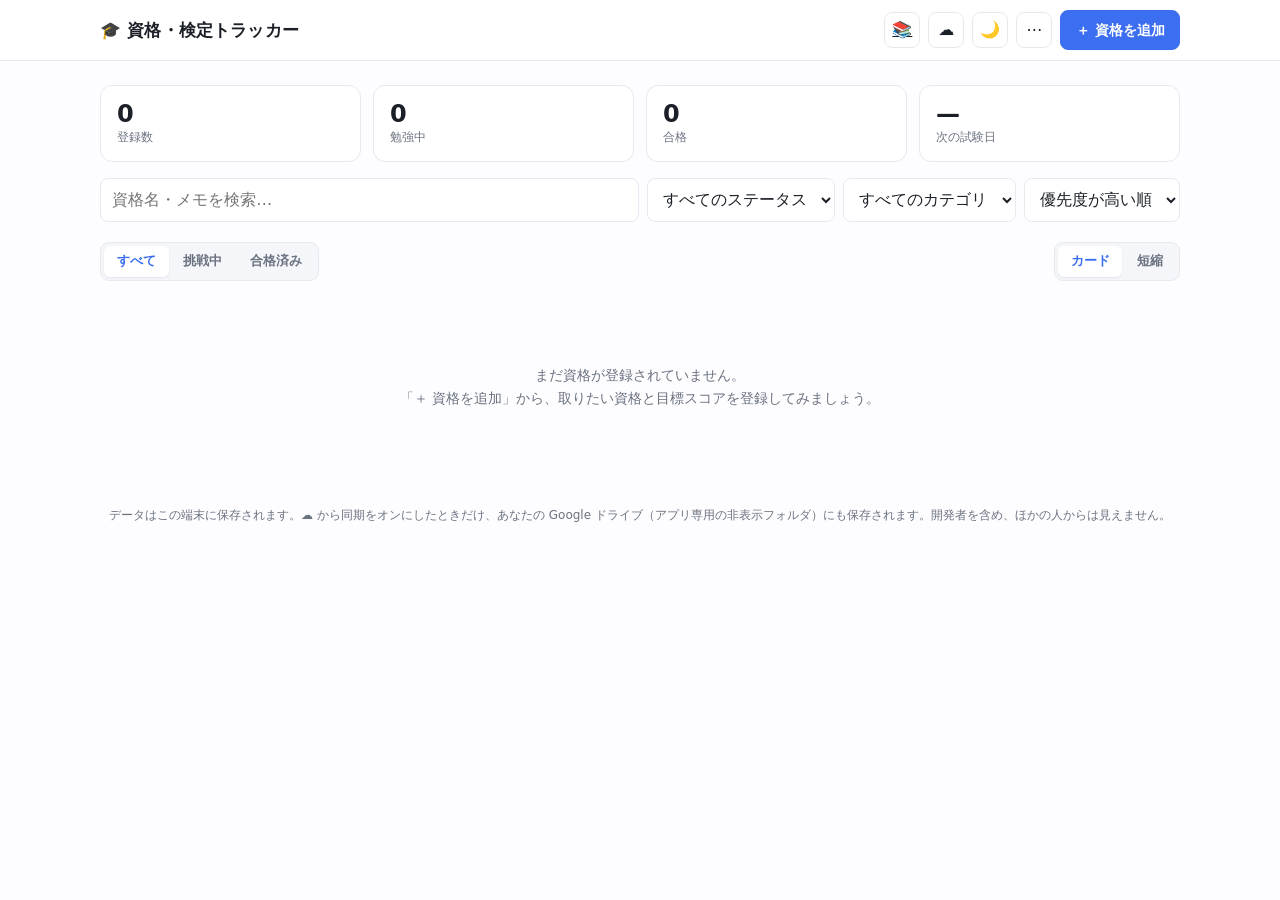
==== commit b4989d1c: "資格ごとの更新の要否・周期・費用を登録し、カードとずかんに表示 - 1,427件中1,161件に更新情報を登録（更新不要888／更新あり174／会費制20／   成績の有効期限9／対象外70）。残り2" ====
--- a/index.html
+++ b/index.html
@@ -281,6 +281,8 @@
 <div id="toast" class="toast" role="status" aria-live="polite" hidden></div>
 
 <script src="js/presets.js"></script>
+<!-- 資格の更新情報を表示用の言葉にする（ずかんと共用） -->
+<script src="js/renewal.js"></script>
 <!-- presets.js のソースを書き換える共通処理（ブラウザと Node で共用） -->
 <script src="js/preset-patch.js"></script>
 <!-- 開発者向けのプリセット編集ツール。app.js より前に読む必要がある -->
--- a/css/style.css
+++ b/css/style.css
@@ -1146,3 +1146,36 @@
 @media (prefers-reduced-motion: reduce) {
   .sync-btn[data-state="syncing"] .sync-dot { animation: none; }
 }
+
+/* ---------- 資格の更新 ---------- */
+.renew { white-space: nowrap; }
+.meta .renew { font-weight: 600; }
+.renew-none { color: var(--ok); }
+.renew-required { color: var(--warn); }
+.renew-member { color: var(--warn); }
+.renew-expiry { color: var(--accent); }
+.renew-na { color: var(--text-muted); }
+
+.b-renew {
+  margin: 0;
+  font-size: .75rem;
+  line-height: 1.5;
+  display: flex;
+  flex-wrap: wrap;
+  gap: .15rem .5rem;
+  align-items: baseline;
+}
+
+.b-renew .renew { font-weight: 700; white-space: normal; }
+.b-renew-note { color: var(--text-muted); overflow-wrap: anywhere; }
+
+/* ずかんの絞り込みの select。検索欄と同じ見た目・同じ16px（iOSの拡大防止） */
+#renewFilter {
+  font: inherit;
+  font-size: var(--input-font-size);
+  padding: .45rem .6rem;
+  border-radius: 8px;
+  border: 1px solid var(--border);
+  background: var(--surface);
+  color: var(--text);
+}
